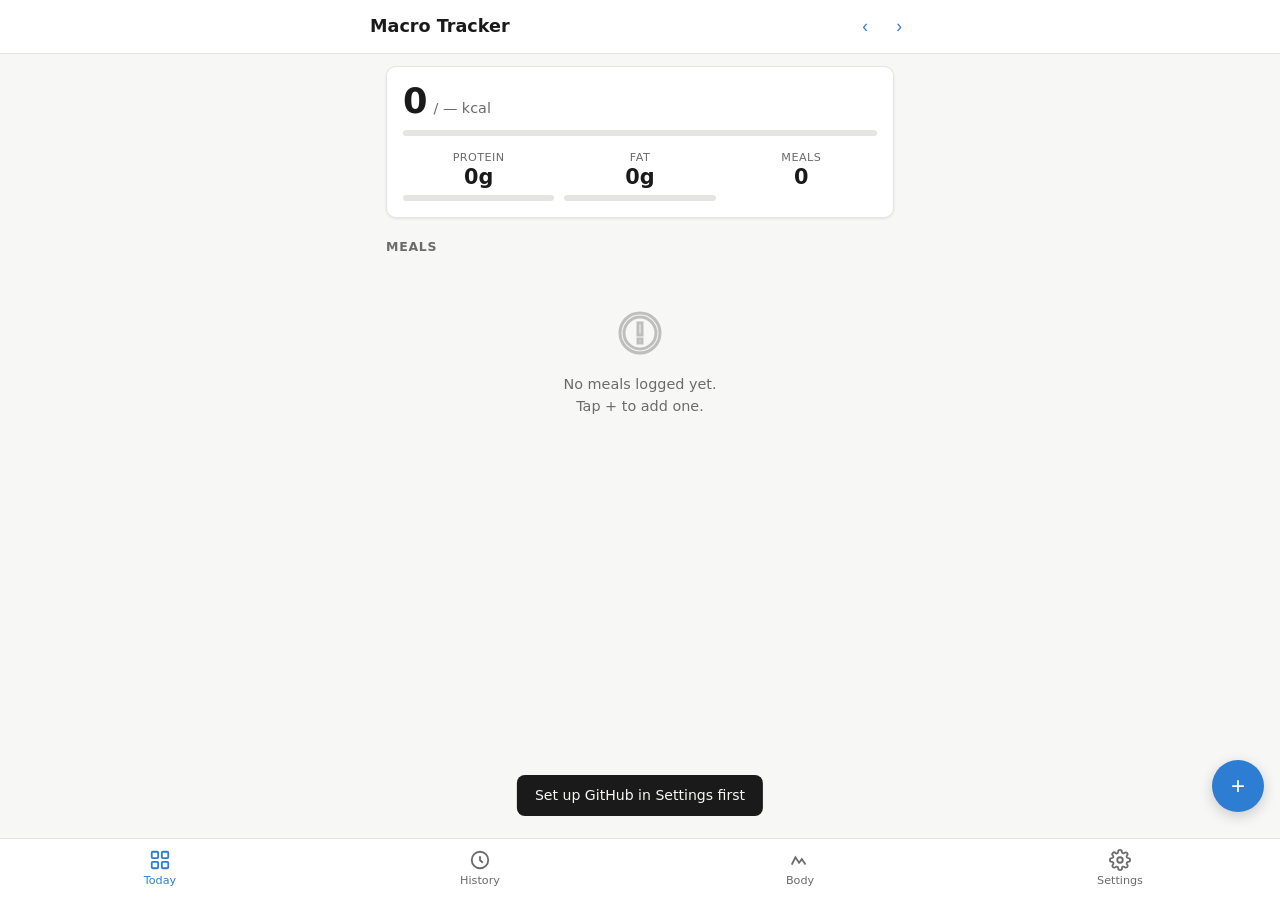
==== index.html @ 7bb33857 "Initial build: Food & Macro Tracker - Daily log view with calorie/protein/fat progress bars - Add, e" ====
<!DOCTYPE html>
<html lang="en">
<head>
  <meta charset="UTF-8">
  <meta name="viewport" content="width=device-width, initial-scale=1, viewport-fit=cover">
  <title>Macro Tracker</title>
  <link rel="stylesheet" href="css/styles.css">
  <link rel="manifest" href="manifest.json">
  <meta name="theme-color" content="#2d7dd2">
  <meta name="apple-mobile-web-app-capable" content="yes">
  <meta name="apple-mobile-web-app-status-bar-style" content="default">
  <meta name="apple-mobile-web-app-title" content="Macros">
  <link rel="apple-touch-icon" href="icons/icon-192.png">
</head>
<body>

<div class="loading-overlay" id="loadingOverlay">
  <div class="spinner"></div> Loading…
</div>

<header>
  <div class="header-row">
    <h1>Macro Tracker</h1>
    <div class="date-nav">
      <button id="prevDay" aria-label="Previous day">&#8249;</button>
      <span class="date-label" id="dateLabel"></span>
      <button id="nextDay" aria-label="Next day" id="nextDay">&#8250;</button>
    </div>
  </div>
</header>

<main class="page">

  <!-- Summary card -->
  <div class="card" id="summaryCard">
    <div class="cal-row">
      <span class="cal-big" id="calConsumed">0</span>
      <span class="cal-target" id="calTarget">/ — kcal</span>
      <span class="cal-remain" id="calRemain"></span>
    </div>
    <div class="bar-wrap" style="margin-top:10px;">
      <div class="bar-fill ok" id="calBar" style="width:0%"></div>
    </div>
    <div class="macro-grid" style="margin-top:14px;">
      <div class="macro-cell">
        <div class="macro-label">Protein</div>
        <div class="macro-value" id="protVal">0g</div>
        <div class="macro-remain" id="protRemain"></div>
        <div class="bar-wrap"><div class="bar-fill ok" id="protBar" style="width:0%"></div></div>
      </div>
      <div class="macro-cell">
        <div class="macro-label">Fat</div>
        <div class="macro-value" id="fatVal">0g</div>
        <div class="macro-remain" id="fatRemain"></div>
        <div class="bar-wrap"><div class="bar-fill ok" id="fatBar" style="width:0%"></div></div>
      </div>
      <div class="macro-cell">
        <div class="macro-label">Meals</div>
        <div class="macro-value" id="mealCount" style="color:var(--text)">0</div>
        <div class="macro-remain" id="mealNote"></div>
      </div>
    </div>
  </div>

  <!-- Meal log -->
  <div class="section-title">Meals</div>
  <div class="meal-list" id="mealList">
    <div class="empty" id="emptyState">
      <svg viewBox="0 0 24 24" fill="none" stroke="currentColor" stroke-width="1.5"><path d="M12 2C6.48 2 2 6.48 2 12s4.48 10 10 10 10-4.48 10-10S17.52 2 12 2zm0 18c-4.41 0-8-3.59-8-8s3.59-8 8-8 8 3.59 8 8-3.59 8-8 8zm-1-13h2v6h-2zm0 8h2v2h-2z"/></svg>
      <p>No meals logged yet.<br>Tap + to add one.</p>
    </div>
  </div>

  <!-- Measurement card (shown if measurement exists for today) -->
  <div class="section-title" id="measSection" style="display:none">Body</div>
  <div class="card" id="measCard" style="display:none">
    <div class="meas-row" id="weightRow" style="display:none">
      <span class="meas-label">Weight</span>
      <span class="meas-value" id="weightVal">—</span>
    </div>
    <div class="meas-row" id="waistRow" style="display:none">
      <span class="meas-label">Waist</span>
      <span class="meas-value" id="waistVal">—</span>
    </div>
  </div>

</main>

<!-- FAB -->
<button class="fab" id="fabAdd" title="Add meal">+</button>

<!-- Bottom nav -->
<nav class="bottom-nav">
  <a href="index.html" class="active">
    <svg viewBox="0 0 24 24" fill="none" stroke="currentColor" stroke-width="2"><rect x="3" y="3" width="7" height="7" rx="1"/><rect x="14" y="3" width="7" height="7" rx="1"/><rect x="3" y="14" width="7" height="7" rx="1"/><rect x="14" y="14" width="7" height="7" rx="1"/></svg>
    Today
  </a>
  <a href="history.html">
    <svg viewBox="0 0 24 24" fill="none" stroke="currentColor" stroke-width="2"><path d="M12 8v4l3 3"/><circle cx="12" cy="12" r="9"/></svg>
    History
  </a>
  <a href="body.html">
    <svg viewBox="0 0 24 24" fill="none" stroke="currentColor" stroke-width="2"><path d="M3 17l4-8 4 6 3-4 4 6"/></svg>
    Body
  </a>
  <a href="settings.html">
    <svg viewBox="0 0 24 24" fill="none" stroke="currentColor" stroke-width="2"><circle cx="12" cy="12" r="3"/><path d="M19.4 15a1.65 1.65 0 0 0 .33 1.82l.06.06a2 2 0 1 1-2.83 2.83l-.06-.06a1.65 1.65 0 0 0-1.82-.33 1.65 1.65 0 0 0-1 1.51V21a2 2 0 0 1-4 0v-.09A1.65 1.65 0 0 0 9 19.4a1.65 1.65 0 0 0-1.82.33l-.06.06a2 2 0 1 1-2.83-2.83l.06-.06A1.65 1.65 0 0 0 4.68 15a1.65 1.65 0 0 0-1.51-1H3a2 2 0 0 1 0-4h.09A1.65 1.65 0 0 0 4.6 9a1.65 1.65 0 0 0-.33-1.82l-.06-.06a2 2 0 1 1 2.83-2.83l.06.06A1.65 1.65 0 0 0 9 4.68a1.65 1.65 0 0 0 1-1.51V3a2 2 0 0 1 4 0v.09a1.65 1.65 0 0 0 1 1.51 1.65 1.65 0 0 0 1.82-.33l.06-.06a2 2 0 1 1 2.83 2.83l-.06.06A1.65 1.65 0 0 0 19.4 9a1.65 1.65 0 0 0 1.51 1H21a2 2 0 0 1 0 4h-.09a1.65 1.65 0 0 0-1.51 1z"/></svg>
    Settings
  </a>
</nav>

<!-- Add / Edit Meal Modal -->
<div class="modal-backdrop hidden" id="mealModal">
  <div class="modal">
    <div class="modal-header">
      <h2 id="modalTitle">Add Meal</h2>
      <button class="btn-icon" id="modalClose" aria-label="Close">
        <svg width="20" height="20" viewBox="0 0 24 24" fill="none" stroke="currentColor" stroke-width="2"><line x1="18" y1="6" x2="6" y2="18"/><line x1="6" y1="6" x2="18" y2="18"/></svg>
      </button>
    </div>
    <div class="form-group">
      <label for="mealTime">Time of day</label>
      <select id="mealTime">
        <option value="breakfast">Breakfast</option>
        <option value="lunch" selected>Lunch</option>
        <option value="dinner">Dinner</option>
        <option value="snack">Snack</option>
      </select>
    </div>
    <div class="form-group">
      <label for="mealDesc">Description</label>
      <textarea id="mealDesc" placeholder="e.g. 200g pulao + 150g chicken thigh curry, 10ml oil" rows="3"></textarea>
    </div>
    <div class="form-group">
      <label>Macros</label>
      <div class="input-row">
        <div>
          <input type="number" id="mealCal" placeholder="kcal" min="0" max="9999">
          <div class="hint">Calories</div>
        </div>
        <div>
          <input type="number" id="mealProt" placeholder="g" min="0" max="999" step="0.1">
          <div class="hint">Protein (g)</div>
        </div>
        <div>
          <input type="number" id="mealFat" placeholder="g" min="0" max="999" step="0.1">
          <div class="hint">Fat (g)</div>
        </div>
      </div>
    </div>
    <div class="modal-actions">
      <button class="btn btn-secondary" id="modalCancel">Cancel</button>
      <button class="btn btn-primary" id="modalSave">Save</button>
    </div>
  </div>
</div>

<div class="toast" id="toast"></div>

<script src="js/github-api.js"></script>
<script src="js/targets.js"></script>
<script>
// ── State ──
let currentDate = todayStr();
let logData = null;      // { date, meals: [] }
let logSha  = null;
let targets = null;      // { calories, protein_g, fat_g }
let editingId = null;

function todayStr() {
  return new Date().toLocaleDateString('en-CA'); // YYYY-MM-DD
}

function fmtDate(d) {
  if (d === todayStr()) return 'Today';
  const dt = new Date(d + 'T12:00:00');
  return dt.toLocaleDateString('en-US', { weekday:'short', month:'short', day:'numeric' });
}

// ── Init ──
async function init() {
  if (!GH.isConfigured()) {
    document.getElementById('loadingOverlay').classList.add('hidden');
    showToast('Set up GitHub in Settings first', 4000);
    return;
  }
  renderDateNav();
  await loadPage();
}

function renderDateNav() {
  document.getElementById('dateLabel').textContent = fmtDate(currentDate);
  document.getElementById('nextDay').disabled = currentDate >= todayStr();
}

async function loadPage() {
  document.getElementById('loadingOverlay').classList.remove('hidden');
  try {
    const [logRes, targRes, measRes] = await Promise.all([
      GH.readJSON(`logs/${currentDate}.json`),
      GH.readJSON('targets.json'),
      GH.readJSON(`measurements/${currentDate}.json`),
    ]);

    logData = logRes ? logRes.data : { date: currentDate, meals: [] };
    logSha  = logRes ? logRes.sha : null;
    targets = targRes ? targRes.data : null;

    renderSummary();
    renderMeals();
    renderMeasurement(measRes ? measRes.data : null);
  } catch (e) {
    showToast('Error loading: ' + e.message, 5000);
  }
  document.getElementById('loadingOverlay').classList.add('hidden');
}

// ── Render summary ──
function renderSummary() {
  const meals = logData?.meals || [];
  const totCal  = meals.reduce((s,m) => s + (m.calories || 0), 0);
  const totProt = meals.reduce((s,m) => s + (m.protein_g || 0), 0);
  const totFat  = meals.reduce((s,m) => s + (m.fat_g || 0), 0);

  const tCal  = targets?.calories  || 0;
  const tProt = targets?.protein_g || 0;
  const tFat  = targets?.fat_g     || 0;

  document.getElementById('calConsumed').textContent = Math.round(totCal);
  document.getElementById('calTarget').textContent = tCal ? `/ ${tCal} kcal` : '/ — kcal';

  if (tCal) {
    const rem = tCal - totCal;
    const cls = statusClass(totCal, tCal);
    document.getElementById('calRemain').textContent = rem >= 0 ? `${Math.round(rem)} left` : `${Math.abs(Math.round(rem))} over`;
    document.getElementById('calRemain').className = `cal-remain ${cls}`;
    setBar('calBar', pct(totCal, tCal), cls);
  }

  setMacro('prot', totProt, tProt, 'g');
  setMacro('fat',  totFat,  tFat,  'g');

  document.getElementById('mealCount').textContent = meals.length;
  document.getElementById('mealNote').textContent  = meals.length === 1 ? 'meal' : 'meals';
}

function setMacro(key, val, target, unit) {
  const cls = target ? statusClass(val, target) : 'ok';
  document.getElementById(`${key}Val`).textContent = Math.round(val * 10) / 10 + unit;
  document.getElementById(`${key}Val`).className = `macro-value ${cls}`;
  if (target) {
    const rem = target - val;
    document.getElementById(`${key}Remain`).textContent = rem >= 0 ? `${Math.round(rem)}${unit} left` : `${Math.abs(Math.round(rem))}${unit} over`;
    setBar(`${key}Bar`, pct(val, target), cls);
  }
}

function setBar(id, percent, cls) {
  const el = document.getElementById(id);
  el.style.width = percent + '%';
  el.className = `bar-fill ${cls}`;
}

// ── Render meals ──
function renderMeals() {
  const list = document.getElementById('mealList');
  const meals = logData?.meals || [];
  document.getElementById('emptyState').style.display = meals.length ? 'none' : '';

  // Remove old meal items
  list.querySelectorAll('.meal-item').forEach(el => el.remove());

  meals.forEach(meal => {
    const div = document.createElement('div');
    div.className = 'meal-item';
    div.dataset.id = meal.id;
    div.innerHTML = `
      <div class="meal-info">
        <div class="meal-time">${meal.time || ''}</div>
        <div class="meal-desc">${escHtml(meal.description || '')}</div>
        <div class="meal-macros">
          <span>${meal.calories || 0} kcal</span>
          <span>${meal.protein_g || 0}g protein</span>
          <span>${meal.fat_g || 0}g fat</span>
        </div>
      </div>
      <div class="meal-actions">
        <button class="btn-icon edit-btn" data-id="${meal.id}" aria-label="Edit">
          <svg width="16" height="16" viewBox="0 0 24 24" fill="none" stroke="currentColor" stroke-width="2"><path d="M11 4H4a2 2 0 0 0-2 2v14a2 2 0 0 0 2 2h14a2 2 0 0 0 2-2v-7"/><path d="M18.5 2.5a2.121 2.121 0 0 1 3 3L12 15l-4 1 1-4 9.5-9.5z"/></svg>
        </button>
        <button class="btn-icon del del-btn" data-id="${meal.id}" aria-label="Delete">
          <svg width="16" height="16" viewBox="0 0 24 24" fill="none" stroke="currentColor" stroke-width="2"><polyline points="3 6 5 6 21 6"/><path d="M19 6l-1 14a2 2 0 0 1-2 2H8a2 2 0 0 1-2-2L5 6"/><path d="M10 11v6"/><path d="M14 11v6"/><path d="M9 6V4a1 1 0 0 1 1-1h4a1 1 0 0 1 1 1v2"/></svg>
        </button>
      </div>`;
    list.appendChild(div);
  });

  list.querySelectorAll('.edit-btn').forEach(btn => btn.addEventListener('click', () => openEdit(btn.dataset.id)));
  list.querySelectorAll('.del-btn').forEach(btn => btn.addEventListener('click', () => deleteMeal(btn.dataset.id)));
}

function renderMeasurement(meas) {
  const hasWeight = meas?.weight_kg != null;
  const hasWaist  = meas?.waist_cm  != null;
  const show = hasWeight || hasWaist;
  document.getElementById('measSection').style.display = show ? '' : 'none';
  document.getElementById('measCard').style.display    = show ? '' : 'none';
  if (show) {
    document.getElementById('weightRow').style.display = hasWeight ? '' : 'none';
    document.getElementById('waistRow').style.display  = hasWaist  ? '' : 'none';
    if (hasWeight) document.getElementById('weightVal').textContent = meas.weight_kg + ' kg';
    if (hasWaist)  document.getElementById('waistVal').textContent  = meas.waist_cm  + ' cm';
  }
}

// ── Modal ──
function openAdd() {
  editingId = null;
  document.getElementById('modalTitle').textContent = 'Add Meal';
  document.getElementById('mealTime').value = 'lunch';
  document.getElementById('mealDesc').value = '';
  document.getElementById('mealCal').value  = '';
  document.getElementById('mealProt').value = '';
  document.getElementById('mealFat').value  = '';
  document.getElementById('mealModal').classList.remove('hidden');
  document.getElementById('mealDesc').focus();
}

function openEdit(id) {
  const meal = (logData?.meals || []).find(m => m.id === id);
  if (!meal) return;
  editingId = id;
  document.getElementById('modalTitle').textContent = 'Edit Meal';
  document.getElementById('mealTime').value = meal.time || 'lunch';
  document.getElementById('mealDesc').value = meal.description || '';
  document.getElementById('mealCal').value  = meal.calories  ?? '';
  document.getElementById('mealProt').value = meal.protein_g ?? '';
  document.getElementById('mealFat').value  = meal.fat_g     ?? '';
  document.getElementById('mealModal').classList.remove('hidden');
}

function closeModal() {
  document.getElementById('mealModal').classList.add('hidden');
  editingId = null;
}

async function saveMeal() {
  const desc = document.getElementById('mealDesc').value.trim();
  const cal  = parseFloat(document.getElementById('mealCal').value)  || 0;
  const prot = parseFloat(document.getElementById('mealProt').value) || 0;
  const fat  = parseFloat(document.getElementById('mealFat').value)  || 0;
  if (!desc) { showToast('Enter a description'); return; }

  document.getElementById('modalSave').disabled = true;
  document.getElementById('modalSave').textContent = 'Saving…';

  try {
    if (!logData) logData = { date: currentDate, meals: [] };
    if (editingId) {
      const idx = logData.meals.findIndex(m => m.id === editingId);
      if (idx !== -1) {
        logData.meals[idx] = { ...logData.meals[idx], time: document.getElementById('mealTime').value, description: desc, calories: cal, protein_g: prot, fat_g: fat };
      }
    } else {
      const id = 'm' + Date.now();
      logData.meals.push({ id, time: document.getElementById('mealTime').value, description: desc, calories: cal, protein_g: prot, fat_g: fat, estimate: false });
    }

    const res = await GH.writeJSON(`logs/${currentDate}.json`, logData, logSha, editingId ? 'edit meal entry' : 'add meal entry');
    logSha = res.content.sha;

    renderSummary();
    renderMeals();
    closeModal();
    showToast(editingId ? 'Meal updated' : 'Meal added');
  } catch (e) {
    showToast('Save failed: ' + e.message, 5000);
  }
  document.getElementById('modalSave').disabled = false;
  document.getElementById('modalSave').textContent = 'Save';
}

async function deleteMeal(id) {
  if (!confirm('Delete this meal?')) return;
  logData.meals = logData.meals.filter(m => m.id !== id);
  try {
    const res = await GH.writeJSON(`logs/${currentDate}.json`, logData, logSha, 'delete meal entry');
    logSha = res.content.sha;
    renderSummary();
    renderMeals();
    showToast('Meal deleted');
  } catch (e) {
    showToast('Delete failed: ' + e.message, 4000);
  }
}

// ── Date navigation ──
document.getElementById('prevDay').addEventListener('click', () => {
  const d = new Date(currentDate + 'T12:00:00');
  d.setDate(d.getDate() - 1);
  currentDate = d.toLocaleDateString('en-CA');
  renderDateNav();
  loadPage();
});
document.getElementById('nextDay').addEventListener('click', () => {
  if (currentDate >= todayStr()) return;
  const d = new Date(currentDate + 'T12:00:00');
  d.setDate(d.getDate() + 1);
  currentDate = d.toLocaleDateString('en-CA');
  renderDateNav();
  loadPage();
});

// ── Helpers ──
function escHtml(s) {
  return s.replace(/&/g,'&amp;').replace(/</g,'&lt;').replace(/>/g,'&gt;').replace(/"/g,'&quot;');
}

let toastTimer;
function showToast(msg, dur = 2500) {
  const t = document.getElementById('toast');
  t.textContent = msg;
  t.classList.add('show');
  clearTimeout(toastTimer);
  toastTimer = setTimeout(() => t.classList.remove('show'), dur);
}

// ── Wire up events ──
document.getElementById('fabAdd').addEventListener('click', openAdd);
document.getElementById('modalClose').addEventListener('click', closeModal);
document.getElementById('modalCancel').addEventListener('click', closeModal);
document.getElementById('modalSave').addEventListener('click', saveMeal);
document.getElementById('mealModal').addEventListener('click', e => { if (e.target === document.getElementById('mealModal')) closeModal(); });

init();
</script>
</body>
</html>
---- css/styles.css ----
/* ── Design tokens ── */
:root {
  --bg:       #f7f7f5;
  --surface:  #ffffff;
  --border:   #e4e4e0;
  --text:     #1a1a1a;
  --muted:    #6b6b6b;
  --accent:   #2d7dd2;
  --accent-hover: #2267b8;
  --ok:       #2d9e5f;
  --near:     #d97706;
  --over:     #dc2626;
  --bar-bg:   #e4e4e0;
  --bar-ok:   #2d9e5f;
  --bar-near: #d97706;
  --bar-over: #dc2626;
  --radius:   10px;
  --shadow:   0 1px 3px rgba(0,0,0,.08);
}

@media (prefers-color-scheme: dark) {
  :root:not([data-theme="light"]) {
    --bg:       #111110;
    --surface:  #1c1c1b;
    --border:   #2e2e2b;
    --text:     #f0ede8;
    --muted:    #9b9790;
    --accent:   #4a9ede;
    --accent-hover: #6ab3e8;
    --ok:       #34c471;
    --near:     #f59e0b;
    --over:     #f87171;
    --bar-bg:   #2e2e2b;
    --bar-ok:   #2d9e5f;
    --bar-near: #d97706;
    --bar-over: #dc2626;
  }
}

:root[data-theme="dark"] {
  --bg:       #111110;
  --surface:  #1c1c1b;
  --border:   #2e2e2b;
  --text:     #f0ede8;
  --muted:    #9b9790;
  --accent:   #4a9ede;
  --accent-hover: #6ab3e8;
  --ok:       #34c471;
  --near:     #f59e0b;
  --over:     #f87171;
  --bar-bg:   #2e2e2b;
  --bar-ok:   #2d9e5f;
  --bar-near: #d97706;
  --bar-over: #dc2626;
}

/* ── Reset & base ── */
*, *::before, *::after { box-sizing: border-box; margin: 0; padding: 0; }

html { font-size: 16px; -webkit-text-size-adjust: 100%; }

body {
  font-family: -apple-system, BlinkMacSystemFont, 'Segoe UI', system-ui, sans-serif;
  background: var(--bg);
  color: var(--text);
  line-height: 1.5;
  min-height: 100dvh;
  padding-bottom: calc(72px + env(safe-area-inset-bottom));
}

/* ── Layout ── */
.page { max-width: 540px; margin: 0 auto; padding: 0 16px; }

header {
  position: sticky;
  top: 0;
  background: var(--surface);
  border-bottom: 1px solid var(--border);
  z-index: 10;
  padding: 12px 16px;
}
.header-row { max-width: 540px; margin: 0 auto; display: flex; align-items: center; justify-content: space-between; gap: 8px; }
header h1 { font-size: 1.1rem; font-weight: 600; }
.date-nav { display: flex; align-items: center; gap: 6px; }
.date-nav button { background: none; border: none; color: var(--accent); cursor: pointer; font-size: 1.1rem; padding: 4px 8px; border-radius: 6px; }
.date-nav button:hover { background: var(--border); }
.date-label { font-size: .85rem; color: var(--muted); white-space: nowrap; }

/* ── Bottom nav ── */
.bottom-nav {
  position: fixed;
  bottom: 0;
  left: 0; right: 0;
  background: var(--surface);
  border-top: 1px solid var(--border);
  display: flex;
  justify-content: space-around;
  padding-bottom: env(safe-area-inset-bottom);
  z-index: 10;
}
.bottom-nav a {
  display: flex; flex-direction: column; align-items: center;
  gap: 2px; padding: 10px 0; min-width: 60px;
  color: var(--muted); text-decoration: none; font-size: .7rem;
  transition: color .15s;
}
.bottom-nav a.active, .bottom-nav a:hover { color: var(--accent); }
.bottom-nav a svg { width: 22px; height: 22px; }

/* ── Cards / surfaces ── */
.card {
  background: var(--surface);
  border: 1px solid var(--border);
  border-radius: var(--radius);
  padding: 16px;
  margin-top: 12px;
  box-shadow: var(--shadow);
}

/* ── Macro summary ── */
.macro-grid {
  display: grid;
  grid-template-columns: 1fr 1fr 1fr;
  gap: 10px;
  margin-top: 12px;
}
.macro-cell { text-align: center; }
.macro-label { font-size: .7rem; color: var(--muted); text-transform: uppercase; letter-spacing: .04em; }
.macro-value { font-size: 1.3rem; font-weight: 700; line-height: 1.1; }
.macro-remain { font-size: .75rem; color: var(--muted); }
.macro-value.ok   { color: var(--ok); }
.macro-value.near { color: var(--near); }
.macro-value.over { color: var(--over); }

/* ── Progress bars ── */
.bar-wrap { height: 6px; background: var(--bar-bg); border-radius: 3px; margin-top: 6px; overflow: hidden; }
.bar-fill { height: 100%; border-radius: 3px; transition: width .3s ease; }
.bar-fill.ok   { background: var(--bar-ok); }
.bar-fill.near { background: var(--bar-near); }
.bar-fill.over { background: var(--bar-over); }

/* ── Calorie ring / big number ── */
.cal-row { display: flex; align-items: baseline; gap: 6px; }
.cal-big { font-size: 2.2rem; font-weight: 800; line-height: 1; }
.cal-target { font-size: .9rem; color: var(--muted); }
.cal-remain { font-size: .85rem; font-weight: 600; }
.cal-remain.ok   { color: var(--ok); }
.cal-remain.near { color: var(--near); }
.cal-remain.over { color: var(--over); }

/* ── Meal list ── */
.meal-list { margin-top: 12px; display: flex; flex-direction: column; gap: 8px; }
.meal-item {
  background: var(--surface);
  border: 1px solid var(--border);
  border-radius: var(--radius);
  padding: 12px 14px;
  display: flex; align-items: flex-start; gap: 10px;
}
.meal-info { flex: 1; min-width: 0; }
.meal-time { font-size: .7rem; text-transform: uppercase; letter-spacing: .05em; color: var(--muted); }
.meal-desc { font-size: .9rem; margin-top: 2px; }
.meal-macros { font-size: .78rem; color: var(--muted); margin-top: 4px; }
.meal-macros span { margin-right: 8px; }
.meal-actions { display: flex; gap: 4px; flex-shrink: 0; }
.btn-icon {
  background: none; border: none; cursor: pointer; padding: 6px;
  color: var(--muted); border-radius: 6px; transition: background .15s, color .15s;
  display: flex; align-items: center;
}
.btn-icon:hover { background: var(--border); color: var(--text); }
.btn-icon.del:hover { color: var(--over); }

/* ── Buttons ── */
.btn {
  display: inline-flex; align-items: center; justify-content: center; gap: 6px;
  padding: 10px 18px; border-radius: 8px; border: none; cursor: pointer;
  font-size: .95rem; font-weight: 500; transition: background .15s, opacity .15s;
}
.btn-primary { background: var(--accent); color: #fff; }
.btn-primary:hover { background: var(--accent-hover); }
.btn-secondary { background: var(--border); color: var(--text); }
.btn-secondary:hover { opacity: .8; }
.btn-danger { background: var(--over); color: #fff; }
.btn-danger:hover { opacity: .85; }
.btn:disabled { opacity: .45; cursor: not-allowed; }
.btn-full { width: 100%; }

/* ── FAB ── */
.fab {
  position: fixed; bottom: calc(72px + env(safe-area-inset-bottom) + 16px); right: 16px;
  width: 52px; height: 52px; border-radius: 50%;
  background: var(--accent); color: #fff; border: none; cursor: pointer;
  font-size: 1.5rem; display: flex; align-items: center; justify-content: center;
  box-shadow: 0 4px 14px rgba(0,0,0,.18); transition: background .15s, transform .15s;
  z-index: 9;
}
.fab:hover { background: var(--accent-hover); transform: scale(1.05); }

/* ── Forms ── */
.form-group { margin-top: 14px; }
.form-group label { display: block; font-size: .85rem; font-weight: 500; margin-bottom: 5px; }
input, select, textarea {
  width: 100%; padding: 10px 12px; border: 1px solid var(--border);
  border-radius: 8px; background: var(--bg); color: var(--text);
  font-size: .95rem; font-family: inherit;
  transition: border-color .15s;
}
input:focus, select:focus, textarea:focus {
  outline: none; border-color: var(--accent);
  box-shadow: 0 0 0 3px color-mix(in srgb, var(--accent) 20%, transparent);
}
textarea { resize: vertical; min-height: 60px; }
.input-row { display: grid; grid-template-columns: 1fr 1fr 1fr; gap: 10px; }
.input-row-2 { display: grid; grid-template-columns: 1fr 1fr; gap: 10px; }
.hint { font-size: .75rem; color: var(--muted); margin-top: 4px; }

/* ── Modal ── */
.modal-backdrop {
  position: fixed; inset: 0; background: rgba(0,0,0,.45);
  display: flex; align-items: flex-end; justify-content: center;
  z-index: 100; padding: 0 0 env(safe-area-inset-bottom);
}
.modal-backdrop.hidden { display: none; }
.modal {
  background: var(--surface); border-radius: 20px 20px 0 0;
  width: 100%; max-width: 540px; padding: 24px 20px 20px;
  max-height: 90dvh; overflow-y: auto;
}
.modal-header { display: flex; align-items: center; justify-content: space-between; margin-bottom: 16px; }
.modal-header h2 { font-size: 1.1rem; font-weight: 600; }
.modal-actions { display: flex; gap: 8px; margin-top: 20px; }
.modal-actions .btn { flex: 1; }

/* ── Toast ── */
.toast {
  position: fixed; bottom: calc(72px + env(safe-area-inset-bottom) + 12px); left: 50%;
  transform: translateX(-50%) translateY(0);
  background: var(--text); color: var(--bg);
  padding: 10px 18px; border-radius: 8px; font-size: .88rem;
  opacity: 0; transition: opacity .2s; pointer-events: none; white-space: nowrap;
  z-index: 200;
}
.toast.show { opacity: 1; }

/* ── Section headers ── */
.section-title {
  font-size: .78rem; font-weight: 600; text-transform: uppercase;
  letter-spacing: .06em; color: var(--muted); margin: 20px 0 6px;
}

/* ── Empty state ── */
.empty { text-align: center; padding: 40px 20px; color: var(--muted); }
.empty svg { width: 48px; height: 48px; margin-bottom: 10px; opacity: .4; }
.empty p { font-size: .9rem; }

/* ── History list ── */
.history-day {
  background: var(--surface); border: 1px solid var(--border);
  border-radius: var(--radius); padding: 14px; margin-top: 10px;
  cursor: pointer; transition: border-color .15s;
}
.history-day:hover { border-color: var(--accent); }
.history-day-header { display: flex; justify-content: space-between; align-items: center; }
.history-date { font-weight: 600; }
.history-cal { font-size: .9rem; color: var(--muted); }
.history-macros { font-size: .78rem; color: var(--muted); margin-top: 4px; }

/* ── Settings ── */
.setting-section-header {
  font-size: .78rem; font-weight: 700; text-transform: uppercase;
  letter-spacing: .06em; color: var(--muted);
  border-bottom: 1px solid var(--border);
  padding-bottom: 8px; margin-top: 24px; margin-bottom: 2px;
}
.token-row { display: flex; gap: 8px; }
.token-row input { flex: 1; }

/* ── Spinner ── */
.spinner {
  display: inline-block; width: 18px; height: 18px;
  border: 2px solid var(--border); border-top-color: var(--accent);
  border-radius: 50%; animation: spin .6s linear infinite;
}
@keyframes spin { to { transform: rotate(360deg); } }

/* ── Loading overlay ── */
.loading-overlay {
  position: fixed; inset: 0; background: var(--bg);
  display: flex; align-items: center; justify-content: center;
  z-index: 999; gap: 10px; font-size: .95rem; color: var(--muted);
}
.loading-overlay.hidden { display: none; }

/* ── Measurement card ── */
.meas-row { display: flex; justify-content: space-between; align-items: baseline; padding: 8px 0; border-bottom: 1px solid var(--border); }
.meas-row:last-child { border-bottom: none; }
.meas-label { font-size: .85rem; color: var(--muted); }
.meas-value { font-weight: 600; }
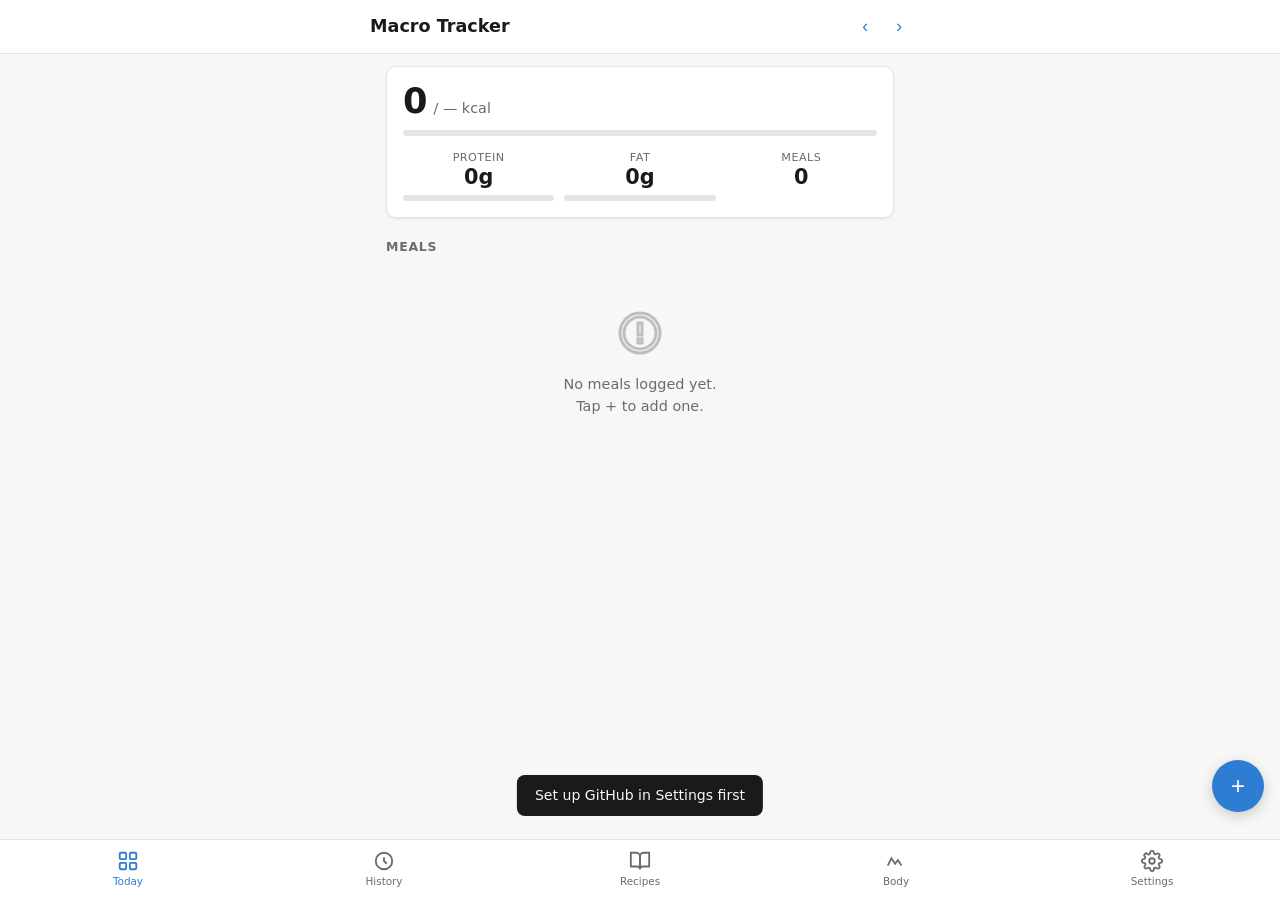
==== commit b7a074bb: "Add Recipes feature with auto-calculated meal macros - New recipes.html: add/edit/delete recipes wit" ====
--- a/index.html
+++ b/index.html
@@ -99,6 +99,10 @@
     <svg viewBox="0 0 24 24" fill="none" stroke="currentColor" stroke-width="2"><path d="M12 8v4l3 3"/><circle cx="12" cy="12" r="9"/></svg>
     History
   </a>
+  <a href="recipes.html">
+    <svg viewBox="0 0 24 24" fill="none" stroke="currentColor" stroke-width="2"><path d="M2 3h6a4 4 0 0 1 4 4v14a3 3 0 0 0-3-3H2z"/><path d="M22 3h-6a4 4 0 0 0-4 4v14a3 3 0 0 1 3-3h7z"/></svg>
+    Recipes
+  </a>
   <a href="body.html">
     <svg viewBox="0 0 24 24" fill="none" stroke="currentColor" stroke-width="2"><path d="M3 17l4-8 4 6 3-4 4 6"/></svg>
     Body
@@ -118,6 +122,30 @@
         <svg width="20" height="20" viewBox="0 0 24 24" fill="none" stroke="currentColor" stroke-width="2"><line x1="18" y1="6" x2="6" y2="18"/><line x1="6" y1="6" x2="18" y2="18"/></svg>
       </button>
     </div>
+
+    <!-- Source toggle (only shown when adding, not editing) -->
+    <div id="sourceToggleWrap" style="margin-bottom:4px;">
+      <div class="source-toggle">
+        <button id="srcManual" class="active">Manual</button>
+        <button id="srcRecipe">From Recipe</button>
+      </div>
+    </div>
+
+    <!-- Recipe picker section (hidden in manual mode) -->
+    <div id="recipeSection" style="display:none;">
+      <div class="form-group">
+        <label for="recipeSelect">Recipe</label>
+        <select id="recipeSelect">
+          <option value="">— choose a recipe —</option>
+        </select>
+      </div>
+      <div class="form-group">
+        <label for="mealPortionG">Portion size (g)</label>
+        <input type="number" id="mealPortionG" placeholder="e.g. 200" min="1" step="1">
+        <div class="hint" id="portionHint"></div>
+      </div>
+    </div>
+
     <div class="form-group">
       <label for="mealTime">Time of day</label>
       <select id="mealTime">
@@ -129,7 +157,7 @@
     </div>
     <div class="form-group">
       <label for="mealDesc">Description</label>
-      <textarea id="mealDesc" placeholder="e.g. 200g pulao + 150g chicken thigh curry, 10ml oil" rows="3"></textarea>
+      <textarea id="mealDesc" placeholder="e.g. 200g pulao + 150g chicken curry" rows="2"></textarea>
     </div>
     <div class="form-group">
       <label>Macros</label>
@@ -157,15 +185,18 @@
 
 <div class="toast" id="toast"></div>
 
+<script src="js/auth.js"></script>
 <script src="js/github-api.js"></script>
 <script src="js/targets.js"></script>
+<script>checkAuth();</script>
 <script>
 // ── State ──
-let currentDate = todayStr();
-let logData = null;      // { date, meals: [] }
-let logSha  = null;
-let targets = null;      // { calories, protein_g, fat_g }
-let editingId = null;
+let currentDate  = todayStr();
+let logData      = null;    // { date, meals: [] }
+let logSha       = null;
+let targets      = null;    // { calories, protein_g, fat_g }
+let editingId    = null;
+let recipesCache = [];      // loaded once from recipes.json
 
 function todayStr() {
   return new Date().toLocaleDateString('en-CA'); // YYYY-MM-DD
@@ -185,7 +216,14 @@
     return;
   }
   renderDateNav();
-  await loadPage();
+  await Promise.all([loadPage(), loadRecipes()]);
+}
+
+async function loadRecipes() {
+  try {
+    const res = await GH.readJSON('recipes.json');
+    recipesCache = res ? (res.data.recipes || []) : [];
+  } catch { recipesCache = []; }
 }
 
 function renderDateNav() {
@@ -314,9 +352,50 @@
 }
 
 // ── Modal ──
+function switchSource(mode) {
+  const isRecipe = mode === 'recipe';
+  document.getElementById('recipeSection').style.display = isRecipe ? '' : 'none';
+  document.getElementById('srcManual').classList.toggle('active', !isRecipe);
+  document.getElementById('srcRecipe').classList.toggle('active', isRecipe);
+  if (!isRecipe) {
+    document.getElementById('recipeSelect').value    = '';
+    document.getElementById('mealPortionG').value    = '';
+    document.getElementById('portionHint').textContent = '';
+  }
+}
+
+function populateRecipeSelect() {
+  const sel = document.getElementById('recipeSelect');
+  sel.innerHTML = '<option value="">— choose a recipe —</option>';
+  recipesCache.forEach(r => {
+    const opt = document.createElement('option');
+    opt.value = r.id;
+    opt.textContent = r.name;
+    sel.appendChild(opt);
+  });
+}
+
+function calcFromRecipe() {
+  const sel     = document.getElementById('recipeSelect');
+  const portionG = parseFloat(document.getElementById('mealPortionG').value);
+  if (!sel.value || !(portionG > 0)) return;
+  const r = recipesCache.find(r => r.id === sel.value);
+  if (!r) return;
+  const ratio = portionG / r.total_g;
+  document.getElementById('mealCal').value  = Math.round(r.calories  * ratio);
+  document.getElementById('mealProt').value = Math.round(r.protein_g * ratio * 10) / 10;
+  document.getElementById('mealFat').value  = Math.round(r.fat_g     * ratio * 10) / 10;
+  document.getElementById('mealDesc').value = `${r.name} (${portionG}g)`;
+  document.getElementById('portionHint').textContent =
+    `From recipe: ${r.total_g}g batch · ${Math.round(r.calories/r.total_g*100)} kcal/100g`;
+}
+
 function openAdd() {
   editingId = null;
   document.getElementById('modalTitle').textContent = 'Add Meal';
+  document.getElementById('sourceToggleWrap').style.display = '';
+  switchSource('manual');
+  populateRecipeSelect();
   document.getElementById('mealTime').value = 'lunch';
   document.getElementById('mealDesc').value = '';
   document.getElementById('mealCal').value  = '';
@@ -331,6 +410,8 @@
   if (!meal) return;
   editingId = id;
   document.getElementById('modalTitle').textContent = 'Edit Meal';
+  document.getElementById('sourceToggleWrap').style.display = 'none';
+  document.getElementById('recipeSection').style.display    = 'none';
   document.getElementById('mealTime').value = meal.time || 'lunch';
   document.getElementById('mealDesc').value = meal.description || '';
   document.getElementById('mealCal').value  = meal.calories  ?? '';
@@ -432,6 +513,17 @@
 document.getElementById('modalSave').addEventListener('click', saveMeal);
 document.getElementById('mealModal').addEventListener('click', e => { if (e.target === document.getElementById('mealModal')) closeModal(); });
 
+document.getElementById('srcManual').addEventListener('click', () => switchSource('manual'));
+document.getElementById('srcRecipe').addEventListener('click', () => switchSource('recipe'));
+
+document.getElementById('recipeSelect').addEventListener('change', () => {
+  if (document.getElementById('recipeSelect').value && !document.getElementById('mealPortionG').value) {
+    document.getElementById('mealPortionG').value = 100;
+  }
+  calcFromRecipe();
+});
+document.getElementById('mealPortionG').addEventListener('input', calcFromRecipe);
+
 init();
 </script>
 </body>
--- a/css/styles.css
+++ b/css/styles.css
@@ -100,8 +100,8 @@
 }
 .bottom-nav a {
   display: flex; flex-direction: column; align-items: center;
-  gap: 2px; padding: 10px 0; min-width: 60px;
-  color: var(--muted); text-decoration: none; font-size: .7rem;
+  gap: 2px; padding: 10px 0; flex: 1; min-width: 0;
+  color: var(--muted); text-decoration: none; font-size: .65rem;
   transition: color .15s;
 }
 .bottom-nav a.active, .bottom-nav a:hover { color: var(--accent); }
@@ -225,6 +225,8 @@
 .modal {
   background: var(--surface); border-radius: 20px 20px 0 0;
   width: 100%; max-width: 540px; padding: 24px 20px 20px;
+  /* Extra bottom padding clears the Netlify free-tier badge (~50px) */
+  padding-bottom: calc(70px + env(safe-area-inset-bottom));
   max-height: 90dvh; overflow-y: auto;
 }
 .modal-header { display: flex; align-items: center; justify-content: space-between; margin-bottom: 16px; }
@@ -297,3 +299,17 @@
 .meas-row:last-child { border-bottom: none; }
 .meas-label { font-size: .85rem; color: var(--muted); }
 .meas-value { font-weight: 600; }
+
+/* ── Source toggle (manual / from recipe) ── */
+.source-toggle {
+  display: flex; border: 1px solid var(--border); border-radius: 8px; overflow: hidden;
+}
+.source-toggle button {
+  flex: 1; padding: 8px; background: none; border: none; cursor: pointer;
+  font-size: .82rem; color: var(--muted); transition: background .15s, color .15s;
+  font-family: inherit;
+}
+.source-toggle button.active { background: var(--accent); color: #fff; }
+
+/* ── Recipe card ── */
+.recipe-item { margin-top: 10px; }
